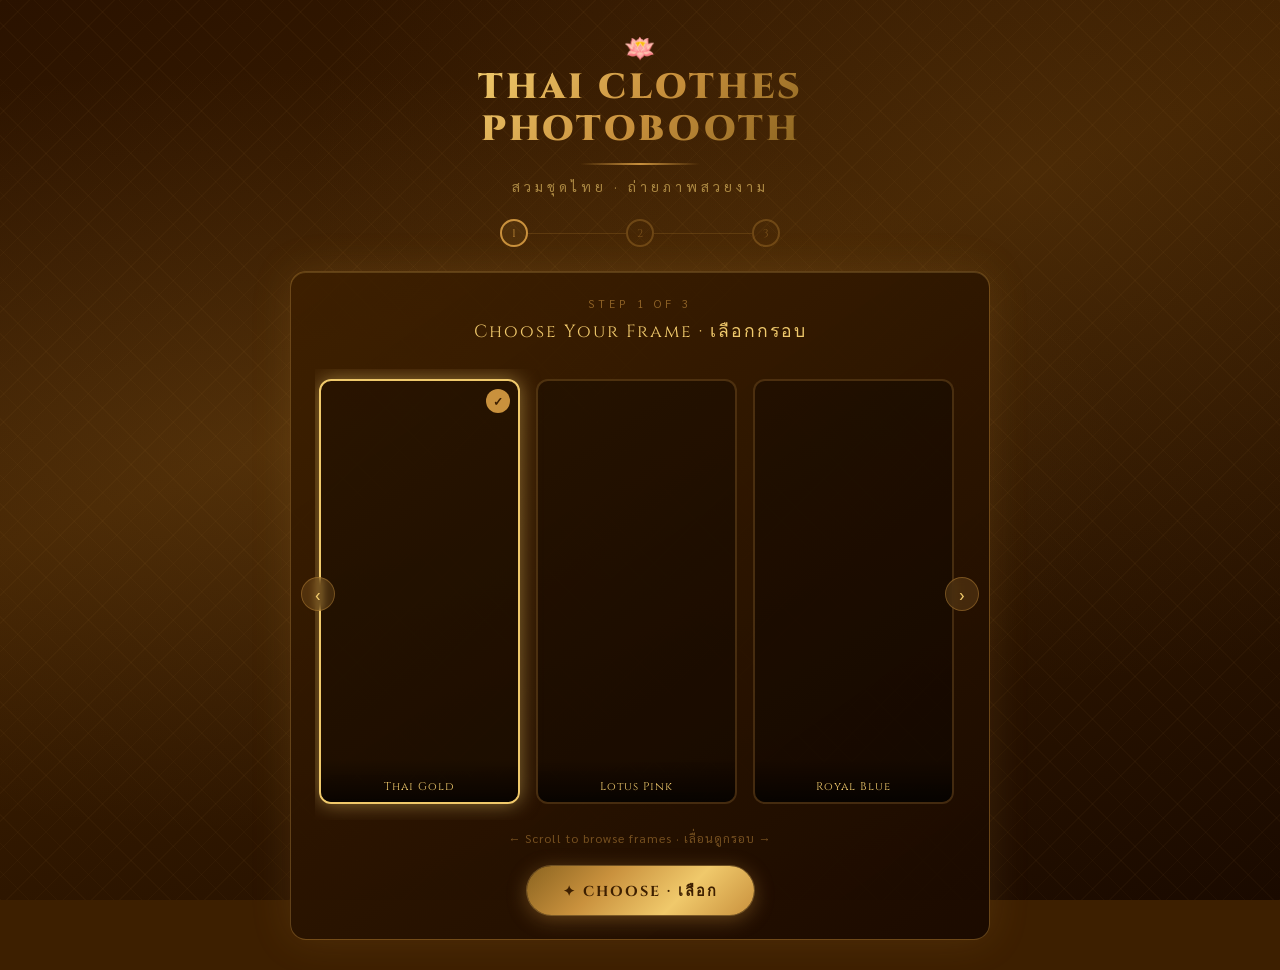
==== capture.html @ cb1378c2 "first commit" ====
<!DOCTYPE html>
<html lang="en">
<head>
<meta charset="UTF-8">
<meta name="viewport" content="width=device-width, initial-scale=1.0">
<title>Thai Photobooth – Capture</title>
<link rel="stylesheet" href="style.css">
<style>
  .camera-wrapper {
    width: 100%; max-width: 340px;
    margin: 0 auto 16px;
  }

  /*
    .camera-container matches the frame image's exact aspect ratio: 1414 × 4000
    The frame PNG is rendered at full size here; the <video> is positioned
    absolutely behind it, clipped to each black slot using pixel values.
  */
  .camera-container {
    position: relative;
    width: 100%;
    aspect-ratio: 1414 / 4000;
    background: #000;
    border-radius: 10px;
    overflow: hidden;
    border: 2px solid rgba(201,145,61,0.4);
  }

  #video {
    position: absolute;
    object-fit: cover;
    transform: scaleX(-1);
    /* top/left/width/height set by JS in px per-slot */
    transition: top 0.35s ease, left 0.35s ease,
                width 0.35s ease, height 0.35s ease;
    z-index: 1;
  }

  /* Frame overlay on TOP — opaque borders hide feed outside slots */
  .frame-overlay {
    position: absolute; inset: 0; z-index: 2;
    pointer-events: none;
  }
  .frame-overlay img {
    width: 100%; height: 100%;
    object-fit: fill; /* fill = no scaling, 1-to-1 pixel match */
    display: block;
  }

  .slot-highlight {
    position: absolute; z-index: 3;
    border: 2px solid rgba(240,201,107,0.7);
    border-radius: 3px;
    pointer-events: none;
    transition: top 0.35s ease, left 0.35s ease,
                width 0.35s ease, height 0.35s ease;
    animation: slotGlow 1.4s ease-in-out infinite;
    display: none;
  }
  @keyframes slotGlow {
    0%,100% { box-shadow: inset 0 0 10px rgba(240,201,107,0.15); }
    50%      { box-shadow: inset 0 0 22px rgba(240,201,107,0.35); }
  }

  .countdown-display {
    position: absolute; inset: 0; z-index: 4;
    display: none;
    align-items: center; justify-content: center;
    pointer-events: none;
  }
  .countdown-display.visible { display: flex; }
  .countdown-number {
    font-family: 'Cinzel', serif;
    font-size: 5rem; font-weight: 900;
    background: linear-gradient(135deg, var(--gold-light), var(--gold));
    -webkit-background-clip: text; -webkit-text-fill-color: transparent;
    background-clip: text;
    filter: drop-shadow(0 0 12px rgba(201,145,61,0.8));
    animation: countPop 0.9s ease-in-out forwards;
  }
  @keyframes countPop {
    0%   { transform: scale(1.6); opacity: 0; }
    40%  { transform: scale(1);   opacity: 1; }
    100% { transform: scale(0.8); opacity: 0.5; }
  }

  .flash-overlay {
    position: absolute; inset: 0; z-index: 5;
    background: #fff; opacity: 0;
    pointer-events: none;
    transition: opacity 0.05s;
  }
  .flash-overlay.on { opacity: 1; }

  #capture-canvas { display: none; }

  .camera-error {
    position: absolute; inset: 0; z-index: 6;
    display: none;
    flex-direction: column; align-items: center; justify-content: center;
    background: rgba(0,0,0,0.88); color: var(--gold-light);
    font-size: 0.82rem; text-align: center; padding: 20px; gap: 10px;
  }
  .camera-error.visible { display: flex; }
  .camera-error .err-icon { font-size: 2.4rem; }

  .photo-progress {
    display: flex; gap: 8px; justify-content: center;
    margin-bottom: 14px;
  }
  .photo-dot {
    width: 48px; height: 48px; border-radius: 8px;
    border: 2px solid rgba(201,145,61,0.3);
    background: rgba(0,0,0,0.3); overflow: hidden;
    display: flex; align-items: center; justify-content: center;
    color: rgba(201,145,61,0.4); font-size: 0.72rem;
    font-family: 'Cinzel', serif;
    transition: border-color 0.25s, box-shadow 0.25s;
  }
  .photo-dot.taken       { border-color: var(--gold); }
  .photo-dot.active-slot { border-color: var(--gold-light); box-shadow: 0 0 10px rgba(240,201,107,0.45); }
  .photo-dot img { width: 100%; height: 100%; object-fit: cover; }

  .capture-info {
    text-align: center; font-size: 0.82rem;
    color: rgba(240,201,107,0.7);
    min-height: 20px; margin-bottom: 14px; letter-spacing: 1px;
  }
  .capture-action { text-align: center; }
</style>
</head>
<body>

<div class="thai-bg"></div>

<div class="page">
  <div class="header">
    <span class="lotus-icon">📷</span>
    <h1>Capture</h1>
    <div class="gold-line"></div>
    <p class="subtitle">ถ่ายภาพ · 4 shots</p>
  </div>

  <div class="steps-bar">
    <div class="step-dot done">✓</div>
    <div class="step-line done"></div>
    <div class="step-dot active">2</div>
    <div class="step-line"></div>
    <div class="step-dot">3</div>
  </div>

  <div class="panel" style="max-width:420px">

    <div class="photo-progress">
      <div class="photo-dot active-slot" id="dot-0">1</div>
      <div class="photo-dot"            id="dot-1">2</div>
      <div class="photo-dot"            id="dot-2">3</div>
      <div class="photo-dot"            id="dot-3">4</div>
    </div>

    <div class="camera-wrapper">
      <div class="camera-container" id="camera-container">
        <video id="video" autoplay playsinline muted></video>
        <div class="slot-highlight" id="slot-highlight"></div>
        <div class="frame-overlay"  id="frame-overlay"></div>
        <div class="countdown-display" id="countdown-display">
          <div class="countdown-number" id="countdown-number">3</div>
        </div>
        <div class="flash-overlay" id="flash-overlay"></div>
        <div class="camera-error"  id="camera-error">
          <span class="err-icon">📷</span>
          <strong>Camera access needed</strong>
          <span>Please allow camera permission and refresh.</span>
        </div>
        <canvas id="capture-canvas"></canvas>
      </div>
    </div>

    <div class="capture-info" id="capture-info">Press Start to begin · กดเริ่ม</div>
    <div class="capture-action">
      <button class="btn-gold" id="start-btn" onclick="startCapture()">▶ Start · เริ่ม</button>
    </div>
  </div>
</div>

<script>
const frameData = JSON.parse(sessionStorage.getItem('selectedFrame') || 'null');
if (!frameData) { window.location.href = 'index.html'; }

/*
  SLOT COORDINATES — measured in pixels from frame1.png (1414 × 4000)
  then converted to fractions.

  All 4 slots are the SAME size and x-position.
  Root cause of the old bug: slots 2 & 4 had wrong x values (0.32)
  which pushed the video to the right, making it look unfilled on the left.

  Correct values from pixel measurement:
    x=85, w=1243 → x_frac=0.0601, w_frac=0.8791  (same for all 4)
    Slot 1: y=142,  h=748  → y=0.0355, h=0.1870
    Slot 2: y=937,  h=749  → y=0.2343, h=0.1872
    Slot 3: y=1734, h=746  → y=0.4335, h=0.1865
    Slot 4: y=2526, h=744  → y=0.6315, h=0.1860
*/
const SLOTS = (frameData && frameData.slots && frameData.slots.length === 4)
  ? frameData.slots
  : [
      { x: 0.0601, y: 0.0355, w: 0.8791, h: 0.1870 },
      { x: 0.0601, y: 0.2343, w: 0.8791, h: 0.1872 },
      { x: 0.0601, y: 0.4335, w: 0.8791, h: 0.1865 },
      { x: 0.0601, y: 0.6315, w: 0.8791, h: 0.1860 },
    ];

const TOTAL_SHOTS = 4;
let capturedPhotos = [];
let stream = null;
let capturing = false;
let currentShot = 0;

// ── Camera ────────────────────────────────────────────────────────
async function initCamera() {
  try {
    stream = await navigator.mediaDevices.getUserMedia({
      video: { facingMode: 'user', width: { ideal: 1280 }, height: { ideal: 720 } },
      audio: false
    });
    const video = document.getElementById('video');
    video.srcObject = stream;
    video.onloadedmetadata = () => positionVideoForSlot(0);
  } catch (e) {
    document.getElementById('camera-error').classList.add('visible');
    document.getElementById('start-btn').disabled = true;
    document.getElementById('capture-info').textContent = 'Camera unavailable';
  }
}

function setupFrameOverlay() {
  if (frameData && frameData.src) {
    document.getElementById('frame-overlay').innerHTML =
      `<img src="${frameData.src}" alt="frame">`;
  }
}

/*
  positionVideoForSlot(i)
  ──────────────────────────────────────────────────────────────────
  Sets the <video> position in PIXELS so it fills exactly one black
  slot in the frame image.

  Why px not %:
  - The video element has object-fit:cover. For this to work correctly,
    both width AND height must be set as fixed pixel values — percentage
    heights are unreliable inside absolutely-positioned containers.
  - Using px ensures the video fills the slot precisely regardless of
    how the browser lays out the container.
*/
function positionVideoForSlot(i) {
  const video     = document.getElementById('video');
  const highlight = document.getElementById('slot-highlight');
  const container = document.getElementById('camera-container');

  // Get the container's rendered pixel size
  const cW = container.offsetWidth;
  const cH = container.offsetHeight;

  const s = SLOTS[i];

  // Convert fractions to px
  const top    = s.y * cH;
  const left   = s.x * cW;
  const width  = s.w * cW;
  const height = s.h * cH;

  video.style.top    = top    + 'px';
  video.style.left   = left   + 'px';
  video.style.width  = width  + 'px';
  video.style.height = height + 'px';

  highlight.style.top    = top    + 'px';
  highlight.style.left   = left   + 'px';
  highlight.style.width  = width  + 'px';
  highlight.style.height = height + 'px';
  highlight.style.display = 'block';
}

// ── Capture flow ──────────────────────────────────────────────────
async function startCapture() {
  if (capturing) return;
  capturing = true;
  capturedPhotos = [];
  document.getElementById('start-btn').disabled = true;

  for (let i = 0; i < TOTAL_SHOTS; i++) {
    currentShot = i;

    document.querySelectorAll('.photo-dot').forEach((d, j) =>
      d.classList.toggle('active-slot', j === i)
    );
    document.getElementById('capture-info').textContent =
      `Photo ${i + 1} of ${TOTAL_SHOTS} · ภาพที่ ${i + 1}`;

    positionVideoForSlot(i);
    await sleep(450);
    await runCountdown();
    snapPhoto(i);
    await sleep(650);
  }

  stopCamera();
  sessionStorage.setItem('capturedPhotos', JSON.stringify(capturedPhotos));
  window.location.href = 'result.html';
}

async function runCountdown() {
  const display = document.getElementById('countdown-display');
  const numEl   = document.getElementById('countdown-number');
  display.classList.add('visible');
  for (let n = 3; n >= 1; n--) {
    numEl.textContent = n;
    numEl.style.animation = 'none';
    numEl.offsetHeight; // reflow
    numEl.style.animation = 'countPop 0.9s ease-in-out forwards';
    await sleep(950);
  }
  display.classList.remove('visible');
}

function snapPhoto(index) {
  const video  = document.getElementById('video');
  const canvas = document.getElementById('capture-canvas');
  const ctx    = canvas.getContext('2d');

  canvas.width  = video.videoWidth  || 1280;
  canvas.height = video.videoHeight || 720;

  // Un-mirror the CSS scaleX(-1)
  ctx.save();
  ctx.translate(canvas.width, 0);
  ctx.scale(-1, 1);
  ctx.drawImage(video, 0, 0, canvas.width, canvas.height);
  ctx.restore();

  const dataUrl = canvas.toDataURL('image/jpeg', 0.93);
  capturedPhotos.push(dataUrl);

  // Flash
  const flash = document.getElementById('flash-overlay');
  flash.classList.add('on');
  setTimeout(() => flash.classList.remove('on'), 140);

  // Thumbnail dot
  const dot = document.getElementById(`dot-${index}`);
  dot.classList.remove('active-slot');
  dot.classList.add('taken');
  const thumb = new Image();
  thumb.src = dataUrl;
  thumb.style.cssText = 'width:100%;height:100%;object-fit:cover;border-radius:6px';
  dot.innerHTML = '';
  dot.appendChild(thumb);
}

function stopCamera() {
  if (stream) { stream.getTracks().forEach(t => t.stop()); stream = null; }
}

function sleep(ms) { return new Promise(r => setTimeout(r, ms)); }

window.addEventListener('load', () => {
  setupFrameOverlay();
  initCamera();
});
window.addEventListener('resize', () => positionVideoForSlot(currentShot));
</script>
</body>
</html>
---- style.css ----
@import url('https://fonts.googleapis.com/css2?family=Cinzel:wght@400;700;900&family=Sarabun:wght@300;400;600&display=swap');

:root {
  --gold: #C9913D;
  --gold-light: #F0C96B;
  --gold-dark: #8B6420;
  --brown: #3D1F00;
  --cream: #FDF5E6;
  --red: #8B1A1A;
  --white: #FFFFFF;
}

* { margin: 0; padding: 0; box-sizing: border-box; }

body {
  font-family: 'Sarabun', sans-serif;
  background: var(--brown);
  min-height: 100vh;
  overflow-x: hidden;
  color: var(--cream);
}

/* ===== THAI PATTERN BACKGROUND ===== */
.thai-bg {
  position: fixed; inset: 0; z-index: 0;
  background:
    radial-gradient(ellipse at 20% 50%, rgba(201,145,61,0.15) 0%, transparent 60%),
    radial-gradient(ellipse at 80% 20%, rgba(201,145,61,0.1) 0%, transparent 50%),
    linear-gradient(160deg, #2A1200 0%, #3D1F00 40%, #1A0A00 100%);
}
.thai-bg::before {
  content: '';
  position: absolute; inset: 0;
  background-image:
    repeating-linear-gradient(45deg, rgba(201,145,61,0.04) 0px, rgba(201,145,61,0.04) 1px, transparent 1px, transparent 20px),
    repeating-linear-gradient(-45deg, rgba(201,145,61,0.04) 0px, rgba(201,145,61,0.04) 1px, transparent 1px, transparent 20px);
}

/* ===== PAGE WRAPPER ===== */
.page {
  position: relative; z-index: 1;
  min-height: 100vh;
  display: flex; flex-direction: column; align-items: center;
  padding: 30px 20px;
}

/* ===== HEADER ===== */
.header {
  text-align: center;
  margin-bottom: 24px;
  animation: fadeDown 0.8s ease;
}
.header h1 {
  font-family: 'Cinzel', serif;
  font-size: clamp(1.4rem, 4vw, 2.2rem);
  font-weight: 900;
  background: linear-gradient(135deg, var(--gold-light), var(--gold), var(--gold-dark));
  -webkit-background-clip: text;
  -webkit-text-fill-color: transparent;
  background-clip: text;
  letter-spacing: 3px;
  text-transform: uppercase;
  line-height: 1.2;
}
.header .subtitle {
  font-size: 0.85rem;
  color: rgba(240,201,107,0.6);
  letter-spacing: 4px;
  text-transform: uppercase;
  margin-top: 6px;
}
.gold-line {
  width: 120px; height: 2px;
  background: linear-gradient(90deg, transparent, var(--gold), transparent);
  margin: 12px auto;
}
.lotus-icon { font-size: 1.6rem; display: block; margin: 0 auto 4px; }

/* ===== PANEL ===== */
.panel {
  background: linear-gradient(145deg, rgba(61,31,0,0.9), rgba(26,10,0,0.95));
  border: 1px solid rgba(201,145,61,0.4);
  border-radius: 16px;
  padding: 24px;
  width: 100%;
  max-width: 700px;
  box-shadow: 0 0 40px rgba(201,145,61,0.15), inset 0 1px 0 rgba(240,201,107,0.2);
  animation: fadeUp 0.6s ease;
}

/* ===== BUTTONS ===== */
.btn-gold {
  display: inline-flex; align-items: center; justify-content: center; gap: 8px;
  background: linear-gradient(135deg, var(--gold-dark), var(--gold), var(--gold-light), var(--gold));
  color: var(--brown);
  border: none; border-radius: 50px;
  padding: 13px 36px;
  font-family: 'Cinzel', serif;
  font-size: 0.9rem;
  font-weight: 700;
  letter-spacing: 2px;
  cursor: pointer;
  transition: all 0.3s;
  box-shadow: 0 4px 20px rgba(201,145,61,0.4), 0 0 0 1px rgba(240,201,107,0.3);
  text-transform: uppercase;
}
.btn-gold:hover { transform: translateY(-2px); box-shadow: 0 8px 30px rgba(201,145,61,0.6), 0 0 0 1px var(--gold-light); }
.btn-gold:active { transform: translateY(0); }
.btn-gold:disabled { opacity: 0.5; cursor: not-allowed; transform: none; }

.btn-outline {
  background: transparent;
  border: 1px solid rgba(201,145,61,0.5);
  color: var(--gold-light);
  border-radius: 50px;
  padding: 10px 28px;
  font-family: 'Sarabun', sans-serif;
  font-size: 0.85rem;
  cursor: pointer;
  transition: all 0.3s;
  letter-spacing: 1px;
}
.btn-outline:hover { background: rgba(201,145,61,0.1); border-color: var(--gold); }

/* ===== STEPS BAR ===== */
.steps-bar {
  display: flex; align-items: center; gap: 0;
  margin-bottom: 24px;
  max-width: 280px; width: 100%;
}
.step-dot {
  width: 28px; height: 28px; border-radius: 50%;
  border: 2px solid rgba(201,145,61,0.3);
  display: flex; align-items: center; justify-content: center;
  font-size: 0.7rem; font-family: 'Cinzel', serif;
  color: rgba(201,145,61,0.4);
  transition: all 0.3s;
  flex-shrink: 0;
}
.step-dot.active { border-color: var(--gold); color: var(--gold); background: rgba(201,145,61,0.1); }
.step-dot.done { border-color: var(--gold); background: var(--gold); color: var(--brown); }
.step-line { flex: 1; height: 1px; background: rgba(201,145,61,0.2); transition: background 0.3s; }
.step-line.done { background: var(--gold); }

/* ===== MISC ===== */
.step-label {
  font-size: 0.7rem;
  letter-spacing: 4px;
  text-transform: uppercase;
  color: rgba(201,145,61,0.6);
  text-align: center;
  margin-bottom: 6px;
}
.page-title {
  font-family: 'Cinzel', serif;
  font-size: 1.1rem;
  color: var(--gold-light);
  text-align: center;
  margin-bottom: 24px;
  letter-spacing: 2px;
}

/* ===== LOADING ===== */
.loading-screen {
  position: fixed; inset: 0; z-index: 100;
  background: var(--brown);
  display: flex; flex-direction: column; align-items: center; justify-content: center;
  transition: opacity 0.5s;
}
.loading-lotus { font-size: 3rem; animation: spin 2s linear infinite; }
.loading-text {
  margin-top: 16px;
  font-family: 'Cinzel', serif;
  font-size: 0.8rem;
  letter-spacing: 4px;
  color: var(--gold);
  text-transform: uppercase;
}

/* ===== ANIMATIONS ===== */
@keyframes fadeDown { from { opacity: 0; transform: translateY(-20px); } to { opacity: 1; transform: translateY(0); } }
@keyframes fadeUp   { from { opacity: 0; transform: translateY(20px);  } to { opacity: 1; transform: translateY(0); } }
@keyframes spin     { from { transform: rotate(0deg); } to { transform: rotate(360deg); } }
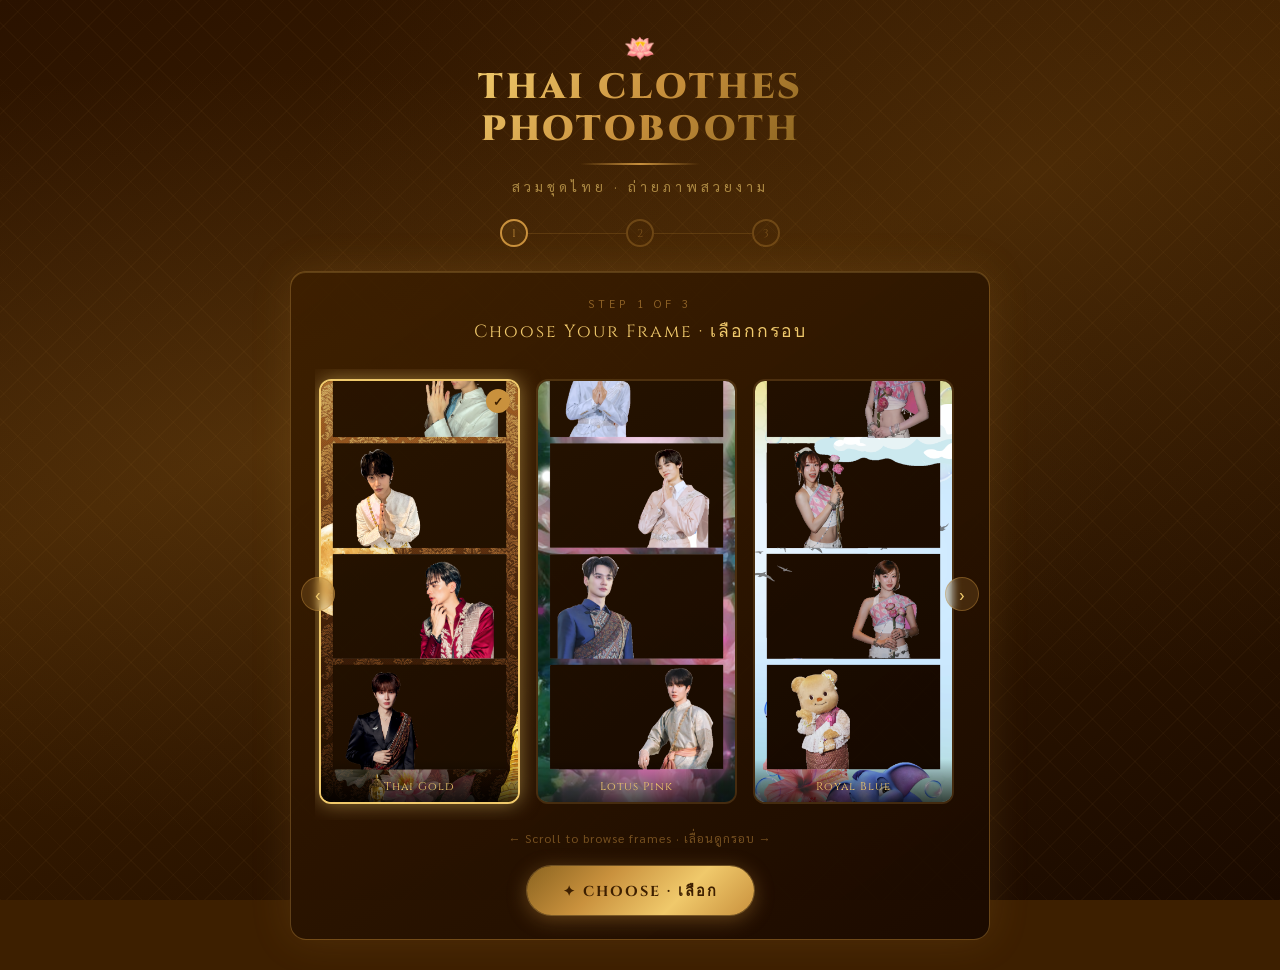
==== commit 46e4b980: "fix restart function" ====
--- a/capture.html
+++ b/capture.html
@@ -8,7 +8,7 @@
 <style>
   .camera-wrapper {
     width: 100%; max-width: 340px;
-    margin: 0 auto 16px;
+    margin: 20px auto 16px;
   }
 
   /*
@@ -156,6 +156,11 @@
       <div class="photo-dot"            id="dot-1">2</div>
       <div class="photo-dot"            id="dot-2">3</div>
       <div class="photo-dot"            id="dot-3">4</div>
+    </div>
+
+    <div class="capture-info" id="capture-info">Press Start to begin · กดเริ่ม</div>
+    <div class="capture-action">
+      <button class="btn-gold" id="start-btn" onclick="startCapture()">▶ Start · เริ่ม</button>
     </div>
 
     <div class="camera-wrapper">
@@ -175,11 +180,6 @@
         <canvas id="capture-canvas"></canvas>
       </div>
     </div>
-
-    <div class="capture-info" id="capture-info">Press Start to begin · กดเริ่ม</div>
-    <div class="capture-action">
-      <button class="btn-gold" id="start-btn" onclick="startCapture()">▶ Start · เริ่ม</button>
-    </div>
   </div>
 </div>
 
